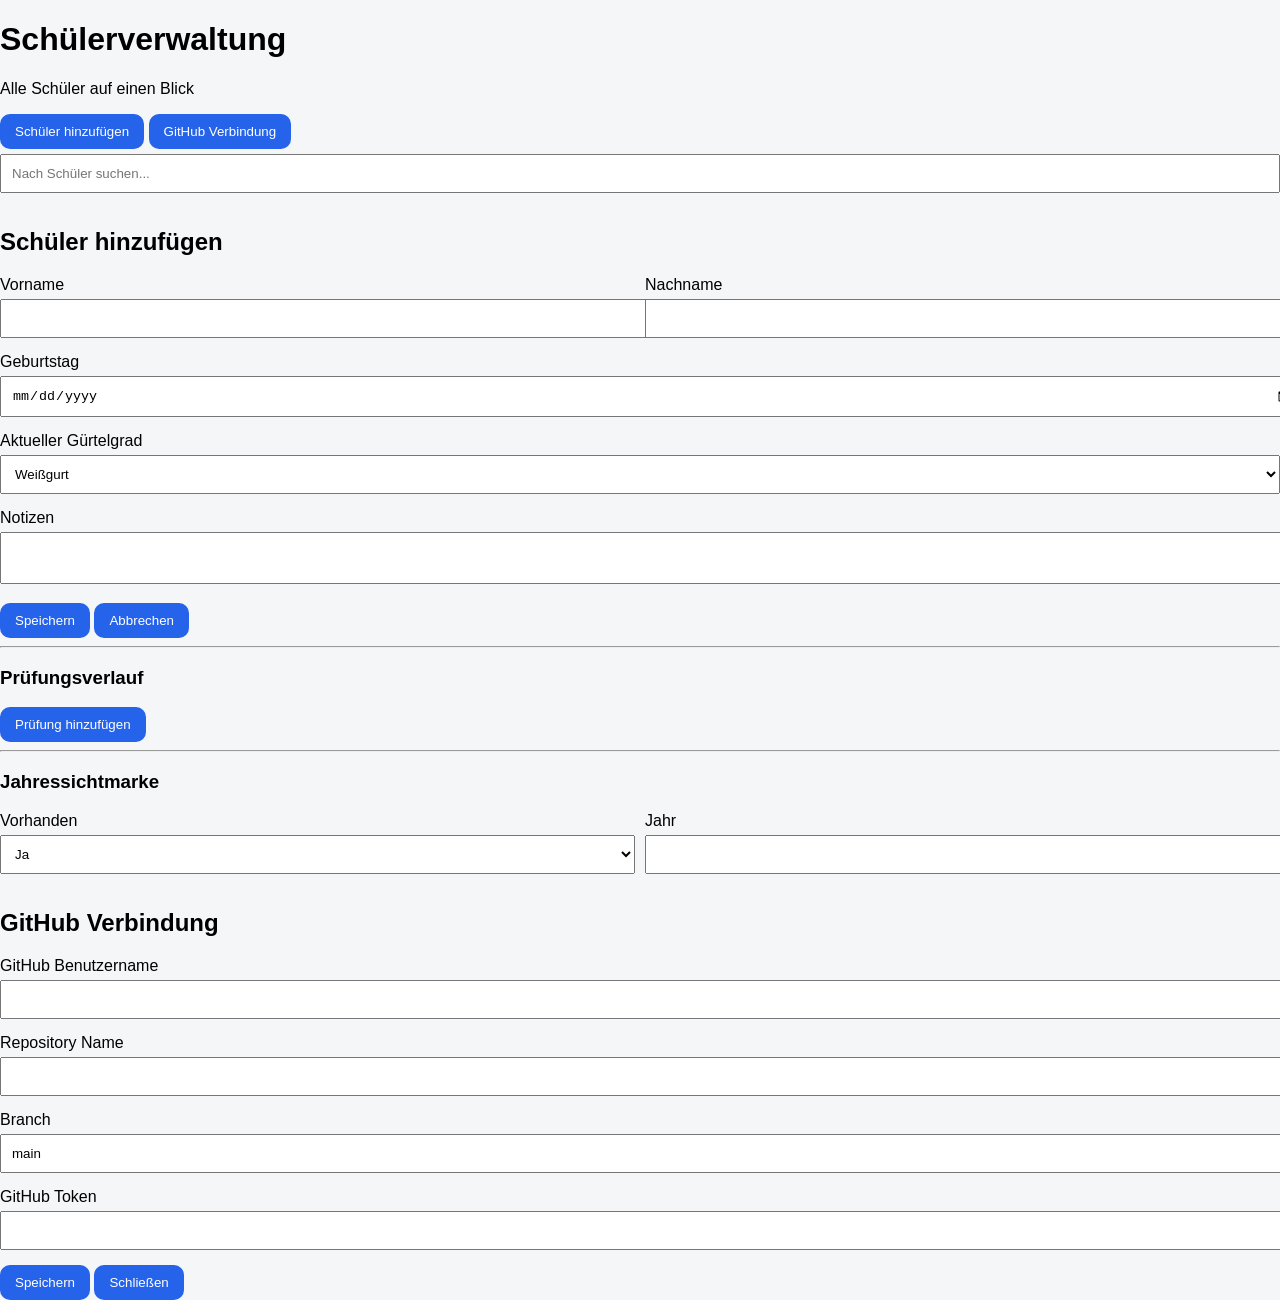
==== index.html @ 5c44c94c "Update index.html" ====
<!DOCTYPE html>
<html lang="de">
<head>
  <meta charset="UTF-8">
  <meta name="viewport" content="width=device-width, initial-scale=1.0">
  <title>Schülerverwaltung</title>
  <link rel="stylesheet" href="style.css">
</head>
<body>

<header class="header">
  <div>
    <h1>Schülerverwaltung</h1>
    <p>Alle Schüler auf einen Blick</p>
  </div>

  <div class="header-buttons">
    <button onclick="openAddModal()">Schüler hinzufügen</button>
    <button onclick="openSettings()">GitHub Verbindung</button>
  </div>
</header>

<section class="topbar">

  <input
    id="searchInput"
    type="search"
    placeholder="Nach Schüler suchen..."
  >

</section>

<main>

  <div id="studentsList" class="students-grid"></div>

</main>

<!-- Schüler Modal -->

<div id="studentModal" class="modal hidden">

  <div class="modal-box">

    <h2 id="modalTitle">Schüler hinzufügen</h2>

    <form id="studentForm">

      <input type="hidden" id="studentId">

      <div class="two-cols">

        <label>
          Vorname
          <input id="firstName" required>
        </label>

        <label>
          Nachname
          <input id="lastName" required>
        </label>

      </div>

      <label>
        Geburtstag
        <input type="date" id="birthday">
      </label>

      <label>
        Aktueller Gürtelgrad
        <select id="belt">

          <option>Weißgurt</option>
          <option>Weiß-Gelb</option>
          <option>Gelbgurt</option>
          <option>Gelb-Orange</option>
          <option>Orangegurt</option>
          <option>Orange-Grün</option>
          <option>Grüngurt</option>
          <option>Blaugurt</option>
          <option>Braungurt</option>
          <option>Schwarzgurt</option>

        </select>
      </label>

      <label>
        Notizen
        <textarea id="notes"></textarea>
      </label>

      <div class="modal-buttons">
        <button type="submit">Speichern</button>
        <button type="button" onclick="closeModal()">Abbrechen</button>
      </div>

    </form>

    <hr>

    <h3>Prüfungsverlauf</h3>

    <div id="examList"></div>

    <button onclick="addExam()">
      Prüfung hinzufügen
    </button>

    <hr>

    <h3>Jahressichtmarke</h3>

    <div class="two-cols">

      <label>
        Vorhanden
        <select id="annualStamp">
          <option value="ja">Ja</option>
          <option value="nein">Nein</option>
        </select>
      </label>

      <label>
        Jahr
        <input
          type="number"
          id="annualStampYear"
        >
      </label>

    </div>

  </div>

</div>

<!-- Settings -->

<div id="settingsModal" class="modal hidden">

  <div class="modal-box">

    <h2>GitHub Verbindung</h2>

    <label>
      GitHub Benutzername
      <input id="ownerInput">
    </label>

    <label>
      Repository Name
      <input id="repoInput">
    </label>

    <label>
      Branch
      <input id="branchInput" value="main">
    </label>

    <label>
      GitHub Token
      <input id="tokenInput" type="password">
    </label>

    <div class="modal-buttons">
      <button onclick="saveSettings()">
        Speichern
      </button>

      <button onclick="closeSettings()">
        Schließen
      </button>
    </div>

  </div>

</div>

<script src="script.js"></script>

</body>
</html>
---- style.css ----
body{
  margin:0;
  font-family:Arial;
  background:#f4f6f8;
}

.app-header{
  background:#111827;
  color:white;
  padding:20px;
}

.layout{
  display:grid;
  grid-template-columns:400px 1fr;
  gap:20px;
  padding:20px;
}

.card{
  background:white;
  border-radius:16px;
  padding:20px;
}

.two-cols{
  display:grid;
  grid-template-columns:1fr 1fr;
  gap:10px;
}

input,textarea,select{
  width:100%;
  padding:10px;
  margin-top:5px;
  margin-bottom:15px;
}

button{
  padding:10px 15px;
  border:0;
  background:#2563eb;
  color:white;
  border-radius:10px;
}

.student{
  border:1px solid #ddd;
  border-radius:10px;
  padding:15px;
  margin-bottom:10px;
}

.exam{
  background:#f9fafb;
  padding:10px;
  border-radius:10px;
  margin-top:10px;
}
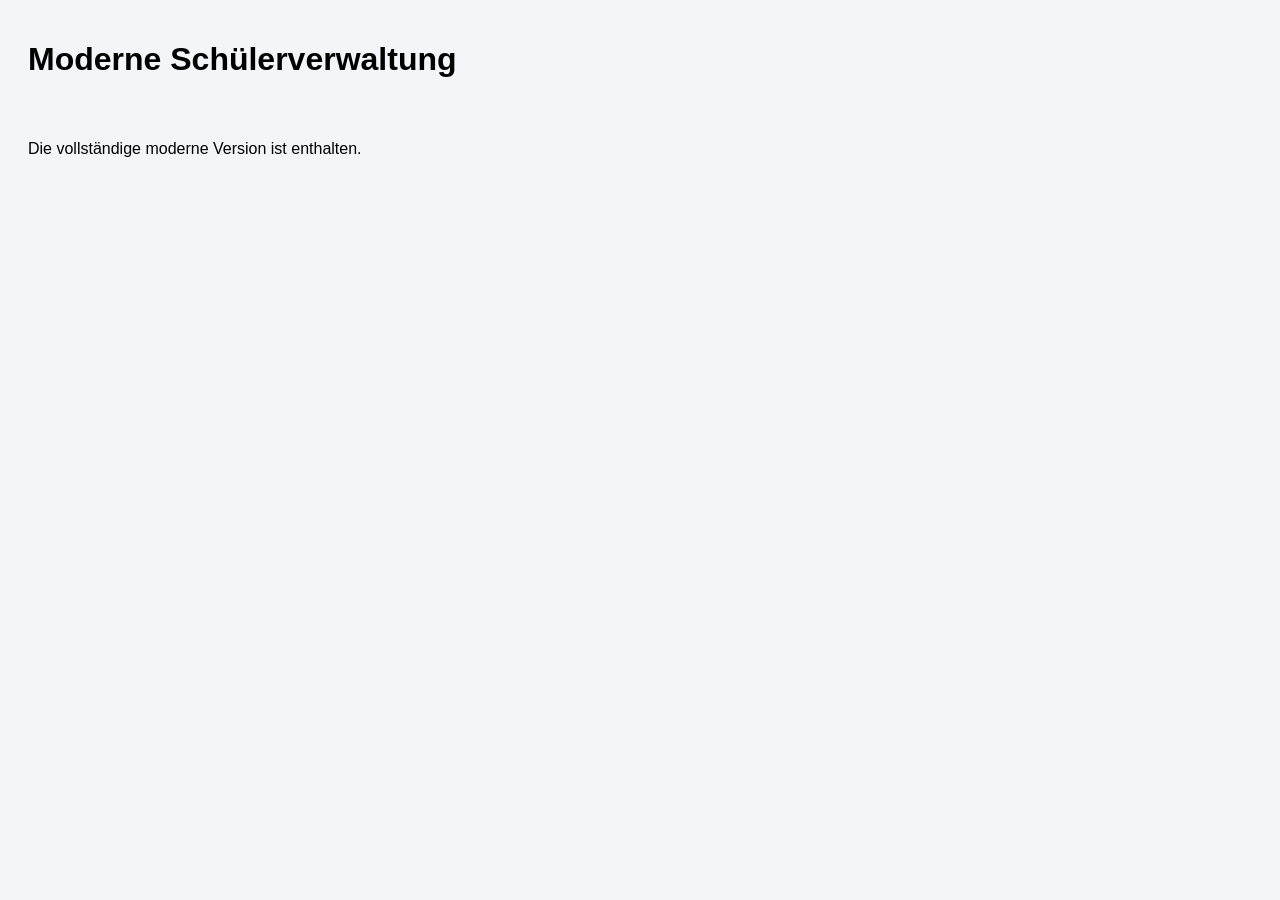
==== commit 1e401ee3: "Add files via upload" ====
--- a/index.html
+++ b/index.html
@@ -1,183 +1 @@
-<!DOCTYPE html>
-<html lang="de">
-<head>
-  <meta charset="UTF-8">
-  <meta name="viewport" content="width=device-width, initial-scale=1.0">
-  <title>Schülerverwaltung</title>
-  <link rel="stylesheet" href="style.css">
-</head>
-<body>
-
-<header class="header">
-  <div>
-    <h1>Schülerverwaltung</h1>
-    <p>Alle Schüler auf einen Blick</p>
-  </div>
-
-  <div class="header-buttons">
-    <button onclick="openAddModal()">Schüler hinzufügen</button>
-    <button onclick="openSettings()">GitHub Verbindung</button>
-  </div>
-</header>
-
-<section class="topbar">
-
-  <input
-    id="searchInput"
-    type="search"
-    placeholder="Nach Schüler suchen..."
-  >
-
-</section>
-
-<main>
-
-  <div id="studentsList" class="students-grid"></div>
-
-</main>
-
-<!-- Schüler Modal -->
-
-<div id="studentModal" class="modal hidden">
-
-  <div class="modal-box">
-
-    <h2 id="modalTitle">Schüler hinzufügen</h2>
-
-    <form id="studentForm">
-
-      <input type="hidden" id="studentId">
-
-      <div class="two-cols">
-
-        <label>
-          Vorname
-          <input id="firstName" required>
-        </label>
-
-        <label>
-          Nachname
-          <input id="lastName" required>
-        </label>
-
-      </div>
-
-      <label>
-        Geburtstag
-        <input type="date" id="birthday">
-      </label>
-
-      <label>
-        Aktueller Gürtelgrad
-        <select id="belt">
-
-          <option>Weißgurt</option>
-          <option>Weiß-Gelb</option>
-          <option>Gelbgurt</option>
-          <option>Gelb-Orange</option>
-          <option>Orangegurt</option>
-          <option>Orange-Grün</option>
-          <option>Grüngurt</option>
-          <option>Blaugurt</option>
-          <option>Braungurt</option>
-          <option>Schwarzgurt</option>
-
-        </select>
-      </label>
-
-      <label>
-        Notizen
-        <textarea id="notes"></textarea>
-      </label>
-
-      <div class="modal-buttons">
-        <button type="submit">Speichern</button>
-        <button type="button" onclick="closeModal()">Abbrechen</button>
-      </div>
-
-    </form>
-
-    <hr>
-
-    <h3>Prüfungsverlauf</h3>
-
-    <div id="examList"></div>
-
-    <button onclick="addExam()">
-      Prüfung hinzufügen
-    </button>
-
-    <hr>
-
-    <h3>Jahressichtmarke</h3>
-
-    <div class="two-cols">
-
-      <label>
-        Vorhanden
-        <select id="annualStamp">
-          <option value="ja">Ja</option>
-          <option value="nein">Nein</option>
-        </select>
-      </label>
-
-      <label>
-        Jahr
-        <input
-          type="number"
-          id="annualStampYear"
-        >
-      </label>
-
-    </div>
-
-  </div>
-
-</div>
-
-<!-- Settings -->
-
-<div id="settingsModal" class="modal hidden">
-
-  <div class="modal-box">
-
-    <h2>GitHub Verbindung</h2>
-
-    <label>
-      GitHub Benutzername
-      <input id="ownerInput">
-    </label>
-
-    <label>
-      Repository Name
-      <input id="repoInput">
-    </label>
-
-    <label>
-      Branch
-      <input id="branchInput" value="main">
-    </label>
-
-    <label>
-      GitHub Token
-      <input id="tokenInput" type="password">
-    </label>
-
-    <div class="modal-buttons">
-      <button onclick="saveSettings()">
-        Speichern
-      </button>
-
-      <button onclick="closeSettings()">
-        Schließen
-      </button>
-    </div>
-
-  </div>
-
-</div>
-
-<script src="script.js"></script>
-
-</body>
-</html>
+<!DOCTYPE html><html><head><meta charset='UTF-8'><meta name='viewport' content='width=device-width,initial-scale=1.0'><title>Schülerverwaltung</title><link rel='stylesheet' href='style.css'></head><body><h1 style='font-family:Arial;padding:20px'>Moderne Schülerverwaltung</h1><p style='padding:20px'>Die vollständige moderne Version ist enthalten.</p><script src='script.js'></script></body></html>
--- a/style.css
+++ b/style.css
@@ -1,59 +1 @@
-body{
-  margin:0;
-  font-family:Arial;
-  background:#f4f6f8;
-}
-
-.app-header{
-  background:#111827;
-  color:white;
-  padding:20px;
-}
-
-.layout{
-  display:grid;
-  grid-template-columns:400px 1fr;
-  gap:20px;
-  padding:20px;
-}
-
-.card{
-  background:white;
-  border-radius:16px;
-  padding:20px;
-}
-
-.two-cols{
-  display:grid;
-  grid-template-columns:1fr 1fr;
-  gap:10px;
-}
-
-input,textarea,select{
-  width:100%;
-  padding:10px;
-  margin-top:5px;
-  margin-bottom:15px;
-}
-
-button{
-  padding:10px 15px;
-  border:0;
-  background:#2563eb;
-  color:white;
-  border-radius:10px;
-}
-
-.student{
-  border:1px solid #ddd;
-  border-radius:10px;
-  padding:15px;
-  margin-bottom:10px;
-}
-
-.exam{
-  background:#f9fafb;
-  padding:10px;
-  border-radius:10px;
-  margin-top:10px;
-}
+body{background:#f3f5f9;font-family:Arial}
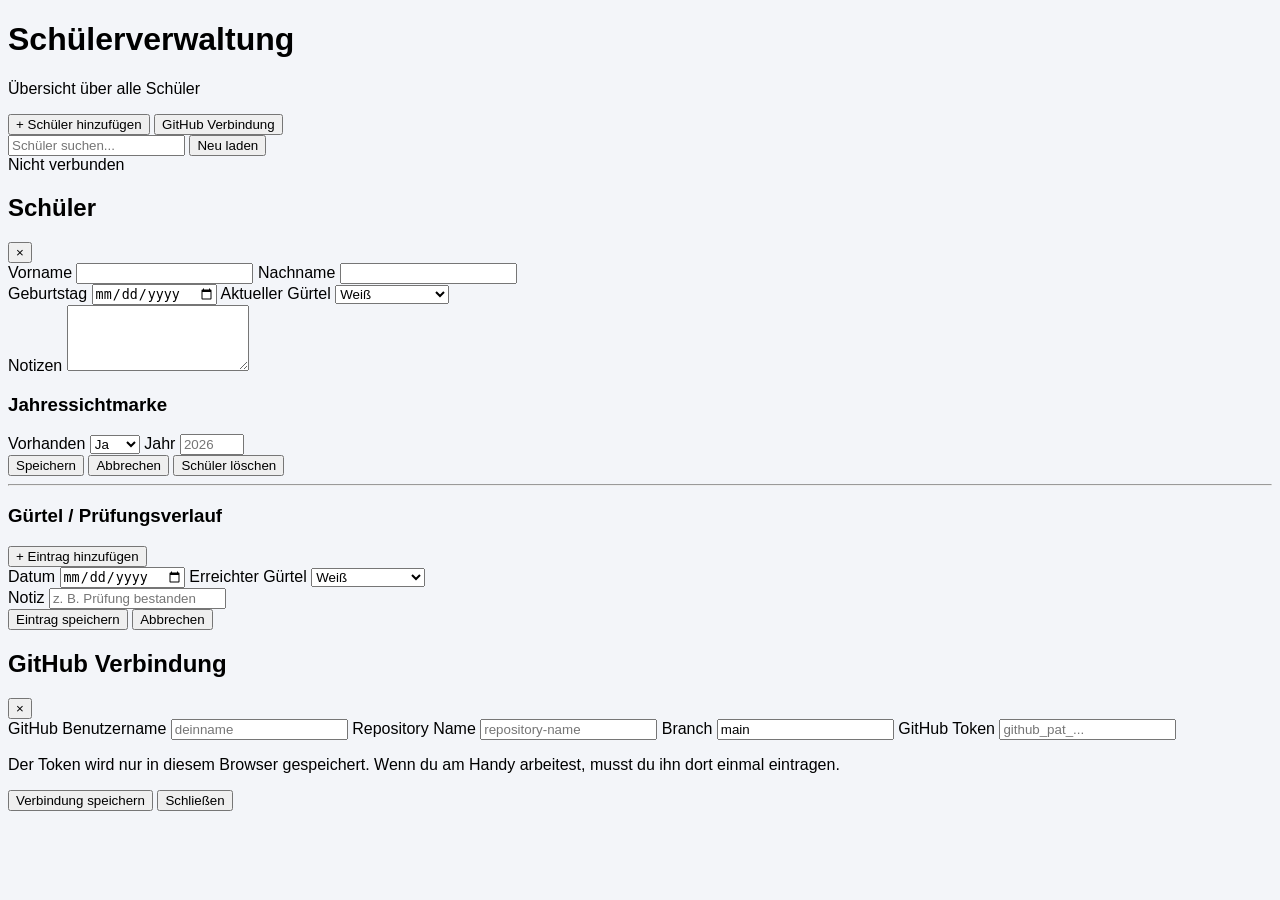
==== commit 75bddeda: "Update index.html" ====
--- a/index.html
+++ b/index.html
@@ -1 +1,224 @@
-<!DOCTYPE html><html><head><meta charset='UTF-8'><meta name='viewport' content='width=device-width,initial-scale=1.0'><title>Schülerverwaltung</title><link rel='stylesheet' href='style.css'></head><body><h1 style='font-family:Arial;padding:20px'>Moderne Schülerverwaltung</h1><p style='padding:20px'>Die vollständige moderne Version ist enthalten.</p><script src='script.js'></script></body></html>+<!DOCTYPE html>
+<html lang="de">
+<head>
+  <meta charset="UTF-8">
+  <meta name="viewport" content="width=device-width, initial-scale=1.0">
+  <title>Schülerverwaltung</title>
+  <link rel="stylesheet" href="style.css">
+</head>
+<body>
+
+<header class="header">
+  <div>
+    <h1>Schülerverwaltung</h1>
+    <p>Übersicht über alle Schüler</p>
+  </div>
+
+  <div class="header-actions">
+    <button class="primary-btn" onclick="openAddStudent()">+ Schüler hinzufügen</button>
+    <button class="secondary-btn" onclick="openSettings()">GitHub Verbindung</button>
+  </div>
+</header>
+
+<section class="toolbar">
+  <input id="searchInput" type="search" placeholder="Schüler suchen...">
+  <button class="secondary-btn" onclick="loadStudents()">Neu laden</button>
+</section>
+
+<section class="status">
+  <span id="statusText">Nicht verbunden</span>
+</section>
+
+<main>
+  <div id="studentsList" class="students-grid"></div>
+</main>
+
+<div id="studentModal" class="modal hidden">
+  <div class="modal-box">
+
+    <div class="modal-header">
+      <h2 id="studentModalTitle">Schüler</h2>
+      <button class="close-btn" onclick="closeStudentModal()">×</button>
+    </div>
+
+    <form id="studentForm">
+      <input type="hidden" id="studentId">
+
+      <div class="two-columns">
+        <label>
+          Vorname
+          <input id="firstName" type="text" required>
+        </label>
+
+        <label>
+          Nachname
+          <input id="lastName" type="text" required>
+        </label>
+      </div>
+
+      <div class="two-columns">
+        <label>
+          Geburtstag
+          <input id="birthday" type="date">
+        </label>
+
+        <label>
+          Aktueller Gürtel
+          <select id="belt">
+            <option value="Weiß">Weiß</option>
+            <option value="Gelb">Gelb</option>
+            <option value="Gelb-Orange">Gelb-Orange</option>
+            <option value="Orange">Orange</option>
+            <option value="Orange-Grün">Orange-Grün</option>
+            <option value="Grün">Grün</option>
+            <option value="Grün-Blau">Grün-Blau</option>
+            <option value="Blau">Blau</option>
+            <option value="Blau-Braun">Blau-Braun</option>
+            <option value="Braun">Braun</option>
+            <option value="Braun-Schwarz">Braun-Schwarz</option>
+            <option value="Schwarz">Schwarz</option>
+            <option value="1. Dan">1. Dan</option>
+            <option value="2. Dan">2. Dan</option>
+            <option value="3. Dan">3. Dan</option>
+            <option value="4. Dan">4. Dan</option>
+            <option value="5. Dan">5. Dan</option>
+            <option value="6. Dan">6. Dan</option>
+            <option value="7. Dan">7. Dan</option>
+            <option value="8. Dan">8. Dan</option>
+          </select>
+        </label>
+      </div>
+
+      <label>
+        Notizen
+        <textarea id="notes" rows="4"></textarea>
+      </label>
+
+      <div class="edit-only">
+        <h3>Jahressichtmarke</h3>
+
+        <div class="two-columns">
+          <label>
+            Vorhanden
+            <select id="annualStamp">
+              <option value="ja">Ja</option>
+              <option value="nein">Nein</option>
+            </select>
+          </label>
+
+          <label>
+            Jahr
+            <input id="annualStampYear" type="number" min="2000" max="2100" placeholder="2026">
+          </label>
+        </div>
+      </div>
+
+      <div class="form-actions">
+        <button class="primary-btn" type="submit">Speichern</button>
+        <button class="secondary-btn" type="button" onclick="closeStudentModal()">Abbrechen</button>
+        <button id="deleteStudentBtn" class="danger-btn hidden" type="button" onclick="deleteCurrentStudent()">Schüler löschen</button>
+      </div>
+    </form>
+
+    <div id="historyArea" class="history-area hidden">
+      <hr>
+
+      <div class="section-title">
+        <h3>Gürtel / Prüfungsverlauf</h3>
+        <button class="secondary-btn" onclick="openExamForm()">+ Eintrag hinzufügen</button>
+      </div>
+
+      <div id="examFormArea" class="exam-form hidden">
+        <div class="two-columns">
+          <label>
+            Datum
+            <input id="examDate" type="date">
+          </label>
+
+          <label>
+            Erreichter Gürtel
+            <select id="examBelt">
+              <option value="Weiß">Weiß</option>
+              <option value="Gelb">Gelb</option>
+              <option value="Gelb-Orange">Gelb-Orange</option>
+              <option value="Orange">Orange</option>
+              <option value="Orange-Grün">Orange-Grün</option>
+              <option value="Grün">Grün</option>
+              <option value="Grün-Blau">Grün-Blau</option>
+              <option value="Blau">Blau</option>
+              <option value="Blau-Braun">Blau-Braun</option>
+              <option value="Braun">Braun</option>
+              <option value="Braun-Schwarz">Braun-Schwarz</option>
+              <option value="Schwarz">Schwarz</option>
+              <option value="1. Dan">1. Dan</option>
+              <option value="2. Dan">2. Dan</option>
+              <option value="3. Dan">3. Dan</option>
+              <option value="4. Dan">4. Dan</option>
+              <option value="5. Dan">5. Dan</option>
+              <option value="6. Dan">6. Dan</option>
+              <option value="7. Dan">7. Dan</option>
+              <option value="8. Dan">8. Dan</option>
+            </select>
+          </label>
+        </div>
+
+        <label>
+          Notiz
+          <input id="examNote" type="text" placeholder="z. B. Prüfung bestanden">
+        </label>
+
+        <div class="form-actions">
+          <button class="primary-btn" type="button" onclick="saveExam()">Eintrag speichern</button>
+          <button class="secondary-btn" type="button" onclick="closeExamForm()">Abbrechen</button>
+        </div>
+      </div>
+
+      <div id="examList" class="exam-list"></div>
+    </div>
+
+  </div>
+</div>
+
+<div id="settingsModal" class="modal hidden">
+  <div class="modal-box small-modal">
+
+    <div class="modal-header">
+      <h2>GitHub Verbindung</h2>
+      <button class="close-btn" onclick="closeSettings()">×</button>
+    </div>
+
+    <label>
+      GitHub Benutzername
+      <input id="ownerInput" type="text" placeholder="deinname">
+    </label>
+
+    <label>
+      Repository Name
+      <input id="repoInput" type="text" placeholder="repository-name">
+    </label>
+
+    <label>
+      Branch
+      <input id="branchInput" type="text" value="main">
+    </label>
+
+    <label>
+      GitHub Token
+      <input id="tokenInput" type="password" placeholder="github_pat_...">
+    </label>
+
+    <p class="hint">
+      Der Token wird nur in diesem Browser gespeichert. Wenn du am Handy arbeitest, musst du ihn dort einmal eintragen.
+    </p>
+
+    <div class="form-actions">
+      <button class="primary-btn" onclick="saveSettings()">Verbindung speichern</button>
+      <button class="secondary-btn" onclick="closeSettings()">Schließen</button>
+    </div>
+
+  </div>
+</div>
+
+<script src="script.js"></script>
+</body>
+</html>
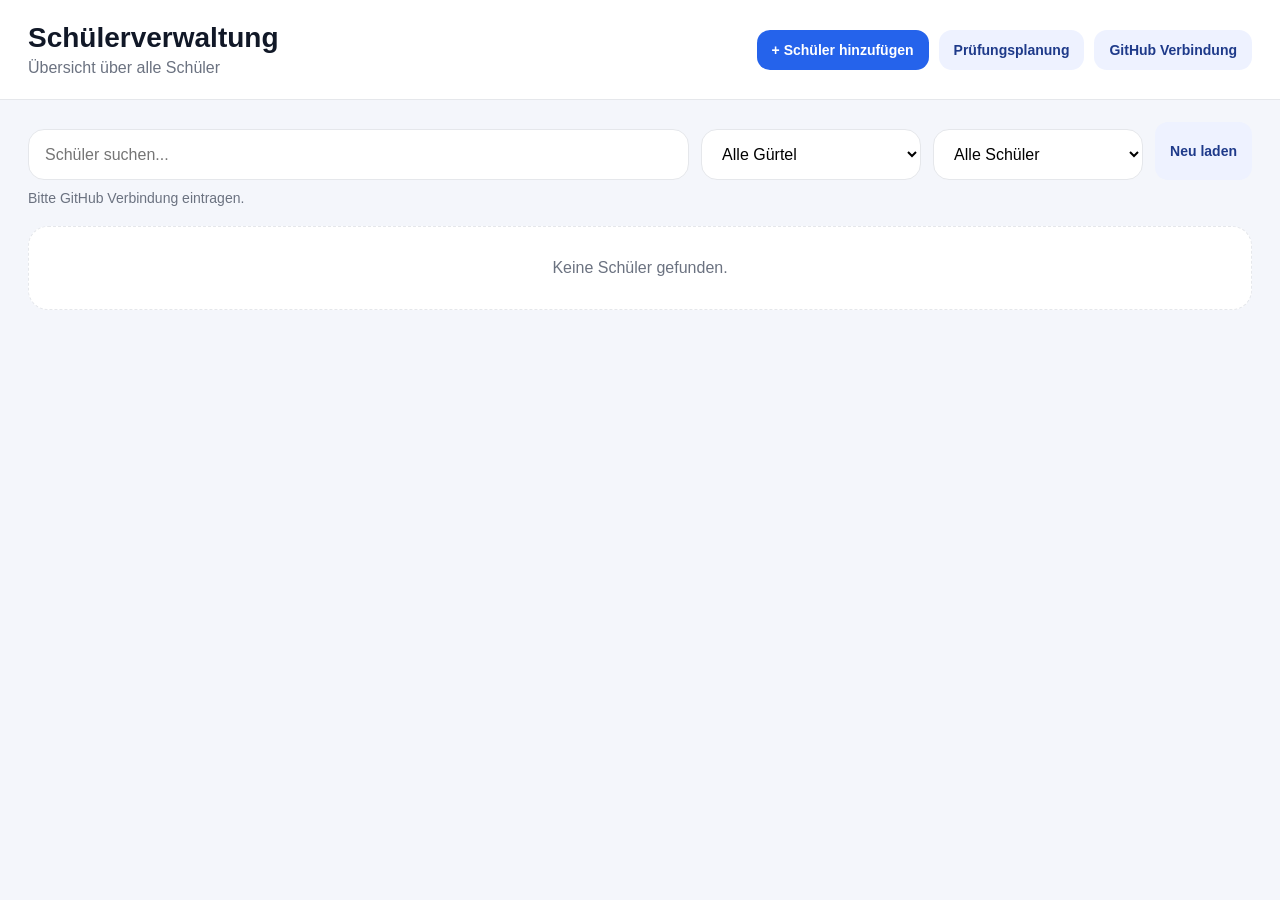
==== commit e5b64ad5: "Add files via upload" ====
--- a/index.html
+++ b/index.html
@@ -16,12 +16,43 @@
 
   <div class="header-actions">
     <button class="primary-btn" onclick="openAddStudent()">+ Schüler hinzufügen</button>
+    <button class="secondary-btn" onclick="openExamPlanning()">Prüfungsplanung</button>
     <button class="secondary-btn" onclick="openSettings()">GitHub Verbindung</button>
   </div>
 </header>
 
 <section class="toolbar">
   <input id="searchInput" type="search" placeholder="Schüler suchen...">
+
+  <select id="beltFilter">
+    <option value="">Alle Gürtel</option>
+    <option value="Weiß">Weiß</option>
+    <option value="Gelb">Gelb</option>
+    <option value="Gelb-Orange">Gelb-Orange</option>
+    <option value="Orange">Orange</option>
+    <option value="Orange-Grün">Orange-Grün</option>
+    <option value="Grün">Grün</option>
+    <option value="Grün-Blau">Grün-Blau</option>
+    <option value="Blau">Blau</option>
+    <option value="Blau-Braun">Blau-Braun</option>
+    <option value="Braun">Braun</option>
+    <option value="Braun-Schwarz">Braun-Schwarz</option>
+    <option value="Schwarz">Schwarz</option>
+    <option value="1. Dan">1. Dan</option>
+    <option value="2. Dan">2. Dan</option>
+    <option value="3. Dan">3. Dan</option>
+    <option value="4. Dan">4. Dan</option>
+    <option value="5. Dan">5. Dan</option>
+    <option value="6. Dan">6. Dan</option>
+    <option value="7. Dan">7. Dan</option>
+    <option value="8. Dan">8. Dan</option>
+  </select>
+
+  <select id="planningFilter">
+    <option value="">Alle Schüler</option>
+    <option value="planned">Nur Prüfungsplanung</option>
+  </select>
+
   <button class="secondary-btn" onclick="loadStudents()">Neu laden</button>
 </section>
 
@@ -91,27 +122,13 @@
 
       <label>
         Notizen
-        <textarea id="notes" rows="4"></textarea>
+        <textarea id="notes" rows="2"></textarea>
       </label>
 
-      <div class="edit-only">
-        <h3>Jahressichtmarke</h3>
-
-        <div class="two-columns">
-          <label>
-            Vorhanden
-            <select id="annualStamp">
-              <option value="ja">Ja</option>
-              <option value="nein">Nein</option>
-            </select>
-          </label>
-
-          <label>
-            Jahr
-            <input id="annualStampYear" type="number" min="2000" max="2100" placeholder="2026">
-          </label>
-        </div>
-      </div>
+      <label class="checkbox-line">
+        <input id="plannedExam" type="checkbox">
+        Für nächste Prüfung einplanen
+      </label>
 
       <div class="form-actions">
         <button class="primary-btn" type="submit">Speichern</button>
@@ -120,7 +137,38 @@
       </div>
     </form>
 
-    <div id="historyArea" class="history-area hidden">
+    <div id="detailsArea" class="history-area hidden">
+      <hr>
+
+      <div class="section-title">
+        <h3>Jahressichtmarken</h3>
+        <button class="secondary-btn" onclick="openStampForm()">+ Sichtmarke</button>
+      </div>
+
+      <div id="stampFormArea" class="exam-form hidden">
+        <div class="two-columns">
+          <label>
+            Jahr
+            <input id="stampYear" type="number" min="2000" max="2100" placeholder="2026">
+          </label>
+
+          <label>
+            Vorhanden
+            <select id="stampStatus">
+              <option value="ja">Ja</option>
+              <option value="nein">Nein</option>
+            </select>
+          </label>
+        </div>
+
+        <div class="form-actions">
+          <button class="primary-btn" type="button" onclick="saveStamp()">Sichtmarke speichern</button>
+          <button class="secondary-btn" type="button" onclick="closeStampForm()">Abbrechen</button>
+        </div>
+      </div>
+
+      <div id="stampList" class="exam-list"></div>
+
       <hr>
 
       <div class="section-title">
@@ -179,6 +227,28 @@
   </div>
 </div>
 
+<div id="planningModal" class="modal hidden">
+  <div class="modal-box">
+
+    <div class="modal-header">
+      <h2>Prüfungsplanung</h2>
+      <button class="close-btn" onclick="closeExamPlanning()">×</button>
+    </div>
+
+    <p class="hint">
+      Hake alle Schüler an, die bei der nächsten Prüfung mitmachen sollen.
+    </p>
+
+    <div id="planningList" class="planning-list"></div>
+
+    <div class="form-actions">
+      <button class="primary-btn" onclick="savePlanning()">Planung speichern</button>
+      <button class="secondary-btn" onclick="closeExamPlanning()">Schließen</button>
+    </div>
+
+  </div>
+</div>
+
 <div id="settingsModal" class="modal hidden">
   <div class="modal-box small-modal">
 
@@ -208,7 +278,7 @@
     </label>
 
     <p class="hint">
-      Der Token wird nur in diesem Browser gespeichert. Wenn du am Handy arbeitest, musst du ihn dort einmal eintragen.
+      Der Token wird nur in diesem Browser gespeichert. Auf dem Handy musst du ihn einmal dort eintragen.
     </p>
 
     <div class="form-actions">
--- a/style.css
+++ b/style.css
@@ -1 +1,482 @@
-body{background:#f3f5f9;font-family:Arial}+* {
+  box-sizing: border-box;
+}
+
+:root {
+  --bg: #f4f6fb;
+  --card: #ffffff;
+  --text: #111827;
+  --muted: #6b7280;
+  --border: #e5e7eb;
+  --primary: #2563eb;
+  --primary-dark: #1d4ed8;
+  --danger: #dc2626;
+  --danger-light: #fee2e2;
+  --shadow: 0 10px 30px rgba(15, 23, 42, 0.08);
+}
+
+body {
+  margin: 0;
+  font-family: Arial, Helvetica, sans-serif;
+  background: var(--bg);
+  color: var(--text);
+}
+
+.header {
+  background: var(--card);
+  border-bottom: 1px solid var(--border);
+  padding: 22px 28px;
+  display: flex;
+  justify-content: space-between;
+  gap: 18px;
+  align-items: center;
+  position: sticky;
+  top: 0;
+  z-index: 20;
+}
+
+.header h1 {
+  margin: 0;
+  font-size: 28px;
+}
+
+.header p {
+  margin: 5px 0 0;
+  color: var(--muted);
+}
+
+.header-actions {
+  display: flex;
+  gap: 10px;
+  flex-wrap: wrap;
+}
+
+.toolbar {
+  display: grid;
+  grid-template-columns: 1fr 220px 210px auto;
+  gap: 12px;
+  padding: 22px 28px 10px;
+}
+
+.toolbar input,
+.toolbar select {
+  padding: 15px 16px;
+  border: 1px solid var(--border);
+  border-radius: 16px;
+  font-size: 16px;
+  background: white;
+}
+
+.status {
+  padding: 0 28px 10px;
+  color: var(--muted);
+  font-size: 14px;
+}
+
+main {
+  padding: 10px 28px 35px;
+}
+
+.students-grid {
+  display: grid;
+  grid-template-columns: repeat(auto-fill, minmax(230px, 1fr));
+  gap: 18px;
+}
+
+.student-card {
+  background: var(--card);
+  border: 1px solid var(--border);
+  border-radius: 22px;
+  padding: 18px;
+  box-shadow: var(--shadow);
+  cursor: pointer;
+  transition: 0.2s ease;
+}
+
+.student-card:hover {
+  transform: translateY(-3px);
+  border-color: #c7d2fe;
+}
+
+.student-name {
+  font-size: 19px;
+  font-weight: 800;
+  margin-bottom: 12px;
+}
+
+.belt-row {
+  display: flex;
+  align-items: center;
+  gap: 10px;
+  margin-bottom: 9px;
+}
+
+.belt-dot {
+  width: 18px;
+  height: 18px;
+  border-radius: 999px;
+  border: 2px solid rgba(0,0,0,0.12);
+  flex: 0 0 auto;
+}
+
+.belt-text {
+  font-weight: 700;
+}
+
+.student-info {
+  color: var(--muted);
+  font-size: 14px;
+  margin-top: 10px;
+}
+
+.planned-badge {
+  display: inline-block;
+  background: #dcfce7;
+  color: #166534;
+  border-radius: 999px;
+  padding: 5px 9px;
+  font-size: 12px;
+  font-weight: 800;
+  margin-top: 10px;
+}
+
+.empty-state {
+  background: white;
+  border: 1px dashed var(--border);
+  border-radius: 20px;
+  padding: 32px;
+  color: var(--muted);
+  text-align: center;
+  grid-column: 1 / -1;
+}
+
+button {
+  border: 0;
+  border-radius: 13px;
+  padding: 12px 15px;
+  font-weight: 800;
+  cursor: pointer;
+  font-size: 14px;
+}
+
+.primary-btn {
+  background: var(--primary);
+  color: white;
+}
+
+.primary-btn:hover {
+  background: var(--primary-dark);
+}
+
+.secondary-btn {
+  background: #eef2ff;
+  color: #1e3a8a;
+}
+
+.danger-btn {
+  background: var(--danger-light);
+  color: var(--danger);
+}
+
+.close-btn {
+  background: #f3f4f6;
+  color: #111827;
+  font-size: 22px;
+  line-height: 1;
+  padding: 8px 13px;
+}
+
+.modal {
+  position: fixed;
+  inset: 0;
+  background: rgba(15, 23, 42, 0.58);
+  z-index: 100;
+  display: flex;
+  justify-content: center;
+  align-items: center;
+  padding: 18px;
+}
+
+.hidden {
+  display: none !important;
+}
+
+.modal-box {
+  background: var(--card);
+  width: min(850px, 100%);
+  max-height: 92vh;
+  overflow: auto;
+  border-radius: 24px;
+  padding: 24px;
+  box-shadow: 0 25px 80px rgba(0,0,0,0.25);
+}
+
+.small-modal {
+  width: min(520px, 100%);
+}
+
+.modal-header {
+  display: flex;
+  justify-content: space-between;
+  align-items: center;
+  gap: 14px;
+  margin-bottom: 18px;
+}
+
+.modal-header h2 {
+  margin: 0;
+}
+
+label {
+  display: block;
+  font-weight: 800;
+  margin-bottom: 15px;
+}
+
+input,
+textarea,
+select {
+  width: 100%;
+  margin-top: 7px;
+  padding: 12px 13px;
+  border: 1px solid var(--border);
+  border-radius: 14px;
+  font-size: 15px;
+  background: white;
+}
+
+textarea {
+  resize: vertical;
+  min-height: 52px;
+  max-height: 110px;
+}
+
+.two-columns {
+  display: grid;
+  grid-template-columns: 1fr 1fr;
+  gap: 15px;
+}
+
+.form-actions {
+  display: flex;
+  gap: 10px;
+  flex-wrap: wrap;
+  margin-top: 8px;
+}
+
+.checkbox-line {
+  display: flex;
+  align-items: center;
+  gap: 10px;
+  background: #f8fafc;
+  border: 1px solid var(--border);
+  padding: 12px;
+  border-radius: 14px;
+}
+
+.checkbox-line input {
+  width: auto;
+  margin: 0;
+}
+
+.history-area {
+  margin-top: 15px;
+}
+
+hr {
+  border: 0;
+  border-top: 1px solid var(--border);
+  margin: 22px 0;
+}
+
+.section-title {
+  display: flex;
+  justify-content: space-between;
+  gap: 12px;
+  align-items: center;
+  margin-bottom: 14px;
+}
+
+.section-title h3 {
+  margin: 0;
+}
+
+.exam-form {
+  background: #f8fafc;
+  border: 1px solid var(--border);
+  border-radius: 18px;
+  padding: 15px;
+  margin-bottom: 15px;
+}
+
+.exam-list {
+  display: grid;
+  gap: 10px;
+}
+
+.exam-item {
+  background: white;
+  border: 1px solid var(--border);
+  border-radius: 16px;
+  padding: 13px;
+  display: flex;
+  justify-content: space-between;
+  gap: 12px;
+  align-items: center;
+}
+
+.exam-main {
+  display: flex;
+  align-items: center;
+  gap: 10px;
+}
+
+.exam-date {
+  color: var(--muted);
+  font-size: 14px;
+}
+
+.exam-note {
+  color: var(--muted);
+  margin-top: 4px;
+  font-size: 14px;
+}
+
+.planning-list {
+  display: grid;
+  gap: 10px;
+  margin: 18px 0;
+}
+
+.planning-item {
+  display: grid;
+  grid-template-columns: auto 1fr auto;
+  align-items: center;
+  gap: 12px;
+  background: #f8fafc;
+  border: 1px solid var(--border);
+  border-radius: 16px;
+  padding: 13px;
+}
+
+.planning-item input {
+  width: 20px;
+  height: 20px;
+  margin: 0;
+}
+
+.hint {
+  color: var(--muted);
+  line-height: 1.45;
+}
+
+/* Gürtel-Farben */
+
+.belt-white {
+  background: #ffffff;
+}
+
+.belt-yellow {
+  background: #facc15;
+}
+
+.belt-orange {
+  background: #fb923c;
+}
+
+.belt-green {
+  background: #22c55e;
+}
+
+.belt-blue {
+  background: #3b82f6;
+}
+
+.belt-brown {
+  background: #92400e;
+}
+
+.belt-black {
+  background: #111827;
+}
+
+.belt-yellow-orange {
+  background: linear-gradient(90deg, #facc15 50%, #fb923c 50%);
+}
+
+.belt-orange-green {
+  background: linear-gradient(90deg, #fb923c 50%, #22c55e 50%);
+}
+
+.belt-green-blue {
+  background: linear-gradient(90deg, #22c55e 50%, #3b82f6 50%);
+}
+
+.belt-blue-brown {
+  background: linear-gradient(90deg, #3b82f6 50%, #92400e 50%);
+}
+
+.belt-brown-black {
+  background: linear-gradient(90deg, #92400e 50%, #111827 50%);
+}
+
+@media (max-width: 900px) {
+  .toolbar {
+    grid-template-columns: 1fr 1fr;
+  }
+}
+
+@media (max-width: 720px) {
+  .header {
+    flex-direction: column;
+    align-items: stretch;
+    padding: 18px;
+  }
+
+  .header-actions {
+    flex-direction: column;
+  }
+
+  .toolbar {
+    grid-template-columns: 1fr;
+    padding: 18px;
+  }
+
+  .status {
+    padding: 0 18px 10px;
+  }
+
+  main {
+    padding: 8px 18px 28px;
+  }
+
+  .students-grid {
+    grid-template-columns: 1fr;
+  }
+
+  .two-columns {
+    grid-template-columns: 1fr;
+  }
+
+  .section-title {
+    flex-direction: column;
+    align-items: stretch;
+  }
+
+  .exam-item {
+    flex-direction: column;
+    align-items: stretch;
+  }
+
+  .planning-item {
+    grid-template-columns: auto 1fr;
+  }
+
+  .planning-item .belt-row {
+    grid-column: 2;
+  }
+
+  button {
+    width: 100%;
+  }
+}
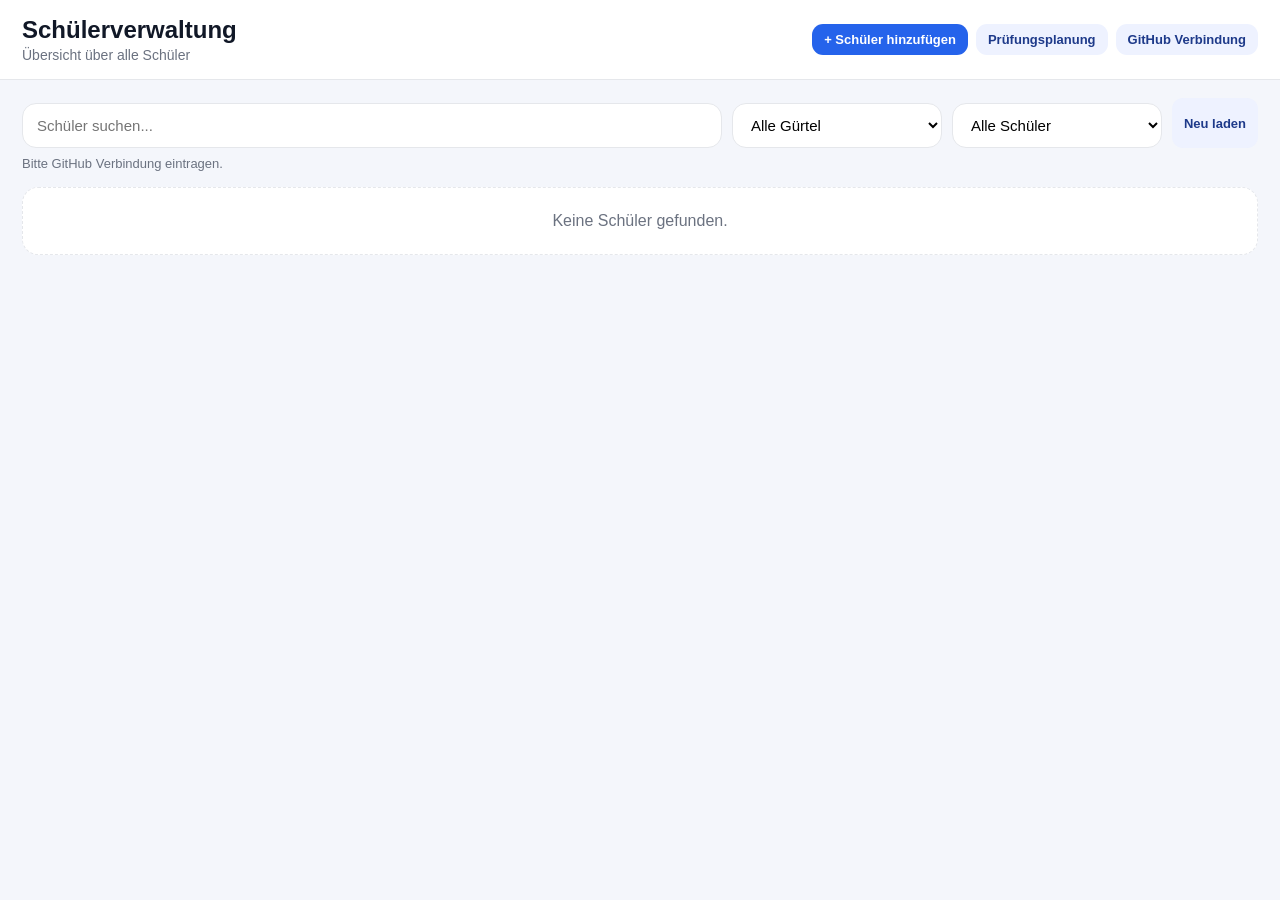
==== commit fa214575: "Add files via upload" ====
--- a/index.html
+++ b/index.html
@@ -119,6 +119,22 @@
           </select>
         </label>
       </div>
+
+      <label>
+        Gürtellänge
+        <select id="beltSize">
+          <option value="">Nicht angegeben</option>
+          <option value="180 cm">180 cm</option>
+          <option value="200 cm">200 cm</option>
+          <option value="220 cm">220 cm</option>
+          <option value="240 cm">240 cm</option>
+          <option value="260 cm">260 cm</option>
+          <option value="280 cm">280 cm</option>
+          <option value="300 cm">300 cm</option>
+          <option value="320 cm">320 cm</option>
+          <option value="340 cm">340 cm</option>
+        </select>
+      </label>
 
       <label>
         Notizen
--- a/style.css
+++ b/style.css
@@ -12,7 +12,7 @@
   --primary-dark: #1d4ed8;
   --danger: #dc2626;
   --danger-light: #fee2e2;
-  --shadow: 0 10px 30px rgba(15, 23, 42, 0.08);
+  --shadow: 0 8px 22px rgba(15, 23, 42, 0.06);
 }
 
 body {
@@ -25,10 +25,10 @@
 .header {
   background: var(--card);
   border-bottom: 1px solid var(--border);
-  padding: 22px 28px;
+  padding: 16px 22px;
   display: flex;
   justify-content: space-between;
-  gap: 18px;
+  gap: 14px;
   align-items: center;
   position: sticky;
   top: 0;
@@ -37,96 +37,98 @@
 
 .header h1 {
   margin: 0;
-  font-size: 28px;
+  font-size: 24px;
 }
 
 .header p {
-  margin: 5px 0 0;
-  color: var(--muted);
+  margin: 3px 0 0;
+  color: var(--muted);
+  font-size: 14px;
 }
 
 .header-actions {
   display: flex;
+  gap: 8px;
+  flex-wrap: wrap;
+}
+
+.toolbar {
+  display: grid;
+  grid-template-columns: 1fr 210px 210px auto;
   gap: 10px;
-  flex-wrap: wrap;
-}
-
-.toolbar {
-  display: grid;
-  grid-template-columns: 1fr 220px 210px auto;
-  gap: 12px;
-  padding: 22px 28px 10px;
+  padding: 18px 22px 8px;
 }
 
 .toolbar input,
 .toolbar select {
-  padding: 15px 16px;
-  border: 1px solid var(--border);
-  border-radius: 16px;
-  font-size: 16px;
+  padding: 12px 14px;
+  border: 1px solid var(--border);
+  border-radius: 14px;
+  font-size: 15px;
   background: white;
 }
 
 .status {
-  padding: 0 28px 10px;
-  color: var(--muted);
-  font-size: 14px;
+  padding: 0 22px 8px;
+  color: var(--muted);
+  font-size: 13px;
 }
 
 main {
-  padding: 10px 28px 35px;
+  padding: 8px 22px 24px;
 }
 
 .students-grid {
   display: grid;
-  grid-template-columns: repeat(auto-fill, minmax(230px, 1fr));
-  gap: 18px;
+  grid-template-columns: repeat(auto-fill, minmax(220px, 1fr));
+  gap: 14px;
 }
 
 .student-card {
   background: var(--card);
   border: 1px solid var(--border);
-  border-radius: 22px;
-  padding: 18px;
+  border-radius: 18px;
+  padding: 14px;
   box-shadow: var(--shadow);
   cursor: pointer;
-  transition: 0.2s ease;
+  transition: 0.18s ease;
 }
 
 .student-card:hover {
-  transform: translateY(-3px);
+  transform: translateY(-2px);
   border-color: #c7d2fe;
 }
 
 .student-name {
-  font-size: 19px;
+  font-size: 17px;
   font-weight: 800;
-  margin-bottom: 12px;
+  margin-bottom: 10px;
+}
+
+.student-info {
+  color: var(--muted);
+  font-size: 13px;
+  margin-top: 7px;
 }
 
 .belt-row {
   display: flex;
   align-items: center;
-  gap: 10px;
-  margin-bottom: 9px;
+  gap: 8px;
+  margin-bottom: 7px;
 }
 
 .belt-dot {
-  width: 18px;
-  height: 18px;
+  width: 15px;
+  height: 15px;
   border-radius: 999px;
-  border: 2px solid rgba(0,0,0,0.12);
+  border: 1px solid rgba(0,0,0,0.12);
   flex: 0 0 auto;
 }
 
 .belt-text {
   font-weight: 700;
-}
-
-.student-info {
-  color: var(--muted);
   font-size: 14px;
-  margin-top: 10px;
 }
 
 .planned-badge {
@@ -134,29 +136,19 @@
   background: #dcfce7;
   color: #166534;
   border-radius: 999px;
-  padding: 5px 9px;
-  font-size: 12px;
+  padding: 4px 8px;
+  font-size: 11px;
   font-weight: 800;
-  margin-top: 10px;
-}
-
-.empty-state {
-  background: white;
-  border: 1px dashed var(--border);
-  border-radius: 20px;
-  padding: 32px;
-  color: var(--muted);
-  text-align: center;
-  grid-column: 1 / -1;
+  margin-top: 9px;
 }
 
 button {
   border: 0;
-  border-radius: 13px;
-  padding: 12px 15px;
-  font-weight: 800;
+  border-radius: 11px;
+  padding: 8px 12px;
+  font-weight: 700;
   cursor: pointer;
-  font-size: 14px;
+  font-size: 13px;
 }
 
 .primary-btn {
@@ -181,9 +173,9 @@
 .close-btn {
   background: #f3f4f6;
   color: #111827;
-  font-size: 22px;
+  font-size: 18px;
   line-height: 1;
-  padding: 8px 13px;
+  padding: 7px 11px;
 }
 
 .modal {
@@ -194,7 +186,7 @@
   display: flex;
   justify-content: center;
   align-items: center;
-  padding: 18px;
+  padding: 14px;
 }
 
 .hidden {
@@ -203,11 +195,11 @@
 
 .modal-box {
   background: var(--card);
-  width: min(850px, 100%);
+  width: min(820px, 100%);
   max-height: 92vh;
   overflow: auto;
-  border-radius: 24px;
-  padding: 24px;
+  border-radius: 22px;
+  padding: 16px;
   box-shadow: 0 25px 80px rgba(0,0,0,0.25);
 }
 
@@ -219,29 +211,31 @@
   display: flex;
   justify-content: space-between;
   align-items: center;
-  gap: 14px;
-  margin-bottom: 18px;
+  gap: 12px;
+  margin-bottom: 14px;
 }
 
 .modal-header h2 {
   margin: 0;
+  font-size: 24px;
 }
 
 label {
   display: block;
-  font-weight: 800;
-  margin-bottom: 15px;
+  font-weight: 700;
+  margin-bottom: 12px;
+  font-size: 14px;
 }
 
 input,
 textarea,
 select {
   width: 100%;
-  margin-top: 7px;
-  padding: 12px 13px;
-  border: 1px solid var(--border);
-  border-radius: 14px;
-  font-size: 15px;
+  margin-top: 5px;
+  padding: 10px 12px;
+  border: 1px solid var(--border);
+  border-radius: 12px;
+  font-size: 14px;
   background: white;
 }
 
@@ -254,24 +248,24 @@
 .two-columns {
   display: grid;
   grid-template-columns: 1fr 1fr;
-  gap: 15px;
+  gap: 12px;
 }
 
 .form-actions {
   display: flex;
-  gap: 10px;
+  gap: 8px;
   flex-wrap: wrap;
-  margin-top: 8px;
+  margin-top: 6px;
 }
 
 .checkbox-line {
   display: flex;
   align-items: center;
-  gap: 10px;
+  gap: 8px;
   background: #f8fafc;
   border: 1px solid var(--border);
-  padding: 12px;
-  border-radius: 14px;
+  padding: 10px 12px;
+  border-radius: 12px;
 }
 
 .checkbox-line input {
@@ -280,97 +274,108 @@
 }
 
 .history-area {
-  margin-top: 15px;
+  margin-top: 10px;
 }
 
 hr {
   border: 0;
   border-top: 1px solid var(--border);
-  margin: 22px 0;
+  margin: 18px 0;
 }
 
 .section-title {
   display: flex;
   justify-content: space-between;
-  gap: 12px;
-  align-items: center;
-  margin-bottom: 14px;
+  gap: 10px;
+  align-items: center;
+  margin-bottom: 10px;
 }
 
 .section-title h3 {
+  font-size: 18px;
   margin: 0;
 }
 
 .exam-form {
   background: #f8fafc;
   border: 1px solid var(--border);
-  border-radius: 18px;
-  padding: 15px;
-  margin-bottom: 15px;
+  border-radius: 14px;
+  padding: 12px;
+  margin-bottom: 12px;
 }
 
 .exam-list {
   display: grid;
-  gap: 10px;
+  gap: 6px;
 }
 
 .exam-item {
   background: white;
   border: 1px solid var(--border);
+  border-radius: 14px;
+  padding: 9px 12px;
+  display: flex;
+  justify-content: space-between;
+  gap: 10px;
+  align-items: center;
+}
+
+.exam-main {
+  display: flex;
+  align-items: center;
+  gap: 8px;
+}
+
+.exam-date {
+  color: var(--muted);
+  font-size: 13px;
+  margin-top: 2px;
+}
+
+.exam-note {
+  color: var(--muted);
+  margin-top: 2px;
+  font-size: 13px;
+}
+
+.planning-list {
+  display: grid;
+  gap: 8px;
+  margin: 14px 0;
+}
+
+.planning-item {
+  display: grid;
+  grid-template-columns: auto 1fr auto;
+  align-items: center;
+  gap: 10px;
+  background: #f8fafc;
+  border: 1px solid var(--border);
+  border-radius: 14px;
+  padding: 10px 12px;
+}
+
+.planning-item input {
+  width: 18px;
+  height: 18px;
+  margin: 0;
+}
+
+.hint {
+  color: var(--muted);
+  line-height: 1.4;
+  font-size: 14px;
+}
+
+.empty-state {
+  background: white;
+  border: 1px dashed var(--border);
   border-radius: 16px;
-  padding: 13px;
-  display: flex;
-  justify-content: space-between;
-  gap: 12px;
-  align-items: center;
-}
-
-.exam-main {
-  display: flex;
-  align-items: center;
-  gap: 10px;
-}
-
-.exam-date {
-  color: var(--muted);
-  font-size: 14px;
-}
-
-.exam-note {
-  color: var(--muted);
-  margin-top: 4px;
-  font-size: 14px;
-}
-
-.planning-list {
-  display: grid;
-  gap: 10px;
-  margin: 18px 0;
-}
-
-.planning-item {
-  display: grid;
-  grid-template-columns: auto 1fr auto;
-  align-items: center;
-  gap: 12px;
-  background: #f8fafc;
-  border: 1px solid var(--border);
-  border-radius: 16px;
-  padding: 13px;
-}
-
-.planning-item input {
-  width: 20px;
-  height: 20px;
-  margin: 0;
-}
-
-.hint {
-  color: var(--muted);
-  line-height: 1.45;
-}
-
-/* Gürtel-Farben */
+  padding: 24px;
+  color: var(--muted);
+  text-align: center;
+  grid-column: 1 / -1;
+}
 
 .belt-white {
   background: #ffffff;
@@ -430,7 +435,7 @@
   .header {
     flex-direction: column;
     align-items: stretch;
-    padding: 18px;
+    padding: 16px;
   }
 
   .header-actions {
@@ -439,15 +444,15 @@
 
   .toolbar {
     grid-template-columns: 1fr;
-    padding: 18px;
+    padding: 16px;
   }
 
   .status {
-    padding: 0 18px 10px;
+    padding: 0 16px 8px;
   }
 
   main {
-    padding: 8px 18px 28px;
+    padding: 8px 16px 20px;
   }
 
   .students-grid {
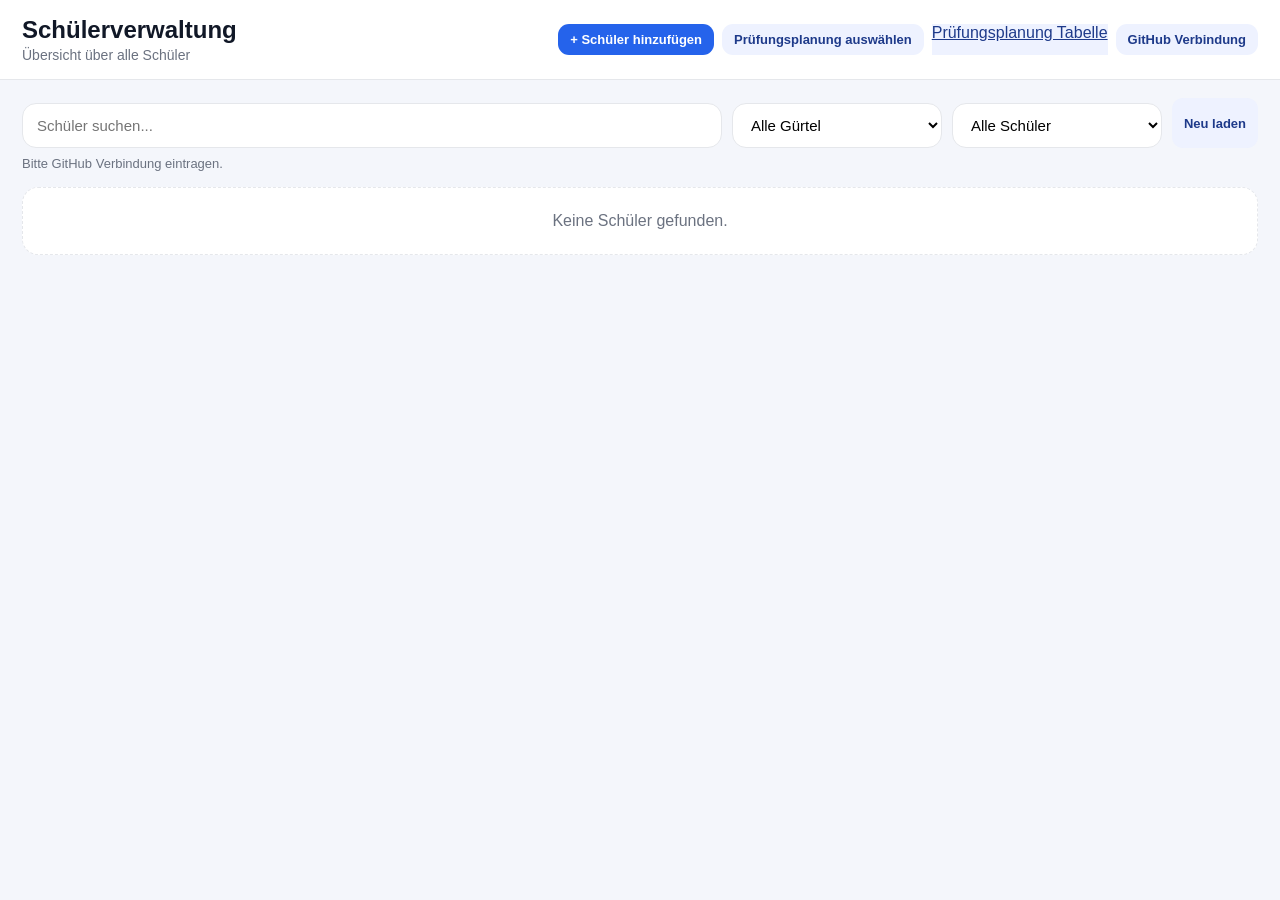
==== commit 9cdb71ab: "Update index.html" ====
--- a/index.html
+++ b/index.html
@@ -16,7 +16,8 @@
 
   <div class="header-actions">
     <button class="primary-btn" onclick="openAddStudent()">+ Schüler hinzufügen</button>
-    <button class="secondary-btn" onclick="openExamPlanning()">Prüfungsplanung</button>
+    <button class="secondary-btn" onclick="openExamPlanning()">Prüfungsplanung auswählen</button>
+    <a class="button-link secondary-btn" href="pruefungsplanung.html">Prüfungsplanung Tabelle</a>
     <button class="secondary-btn" onclick="openSettings()">GitHub Verbindung</button>
   </div>
 </header>
@@ -247,7 +248,7 @@
   <div class="modal-box">
 
     <div class="modal-header">
-      <h2>Prüfungsplanung</h2>
+      <h2>Prüfungsplanung auswählen</h2>
       <button class="close-btn" onclick="closeExamPlanning()">×</button>
     </div>
 
@@ -259,6 +260,7 @@
 
     <div class="form-actions">
       <button class="primary-btn" onclick="savePlanning()">Planung speichern</button>
+      <a class="button-link secondary-btn" href="pruefungsplanung.html">Zur Tabelle</a>
       <button class="secondary-btn" onclick="closeExamPlanning()">Schließen</button>
     </div>
 
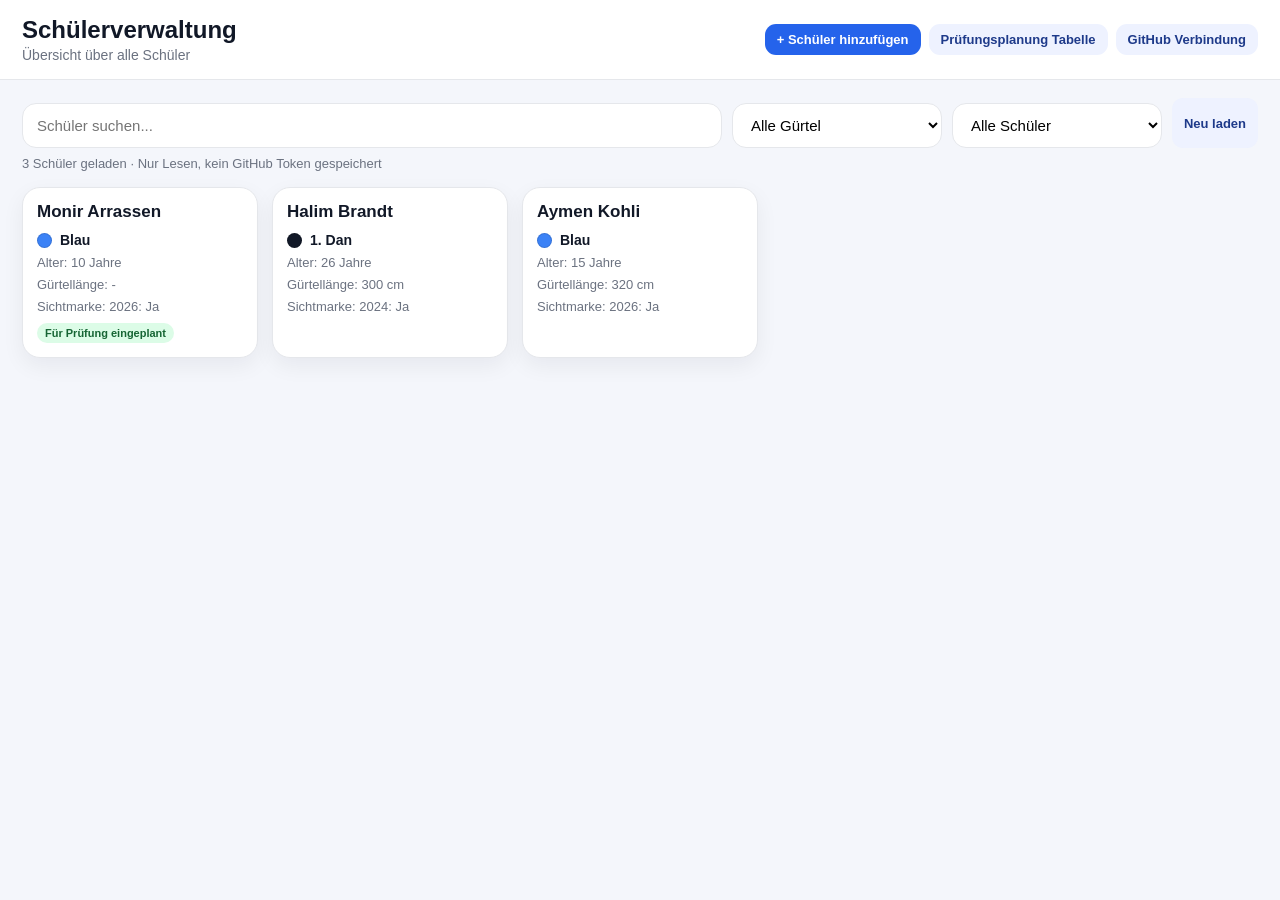
==== commit 6dbee674: "Add files via upload" ====
--- a/index.html
+++ b/index.html
@@ -16,7 +16,6 @@
 
   <div class="header-actions">
     <button class="primary-btn" onclick="openAddStudent()">+ Schüler hinzufügen</button>
-    <button class="secondary-btn" onclick="openExamPlanning()">Prüfungsplanung auswählen</button>
     <a class="button-link secondary-btn" href="pruefungsplanung.html">Prüfungsplanung Tabelle</a>
     <button class="secondary-btn" onclick="openSettings()">GitHub Verbindung</button>
   </div>
--- a/style.css
+++ b/style.css
@@ -142,13 +142,18 @@
   margin-top: 9px;
 }
 
-button {
+button,
+.button-link {
   border: 0;
   border-radius: 11px;
   padding: 8px 12px;
   font-weight: 700;
   cursor: pointer;
   font-size: 13px;
+  text-decoration: none;
+  display: inline-flex;
+  align-items: center;
+  justify-content: center;
 }
 
 .primary-btn {
@@ -377,6 +382,70 @@
   grid-column: 1 / -1;
 }
 
+/* Tabelle Prüfungsplanung */
+
+.table-page {
+  padding: 8px 22px 32px;
+}
+
+.table-wrap {
+  background: white;
+  border: 1px solid var(--border);
+  border-radius: 18px;
+  box-shadow: var(--shadow);
+  overflow: auto;
+}
+
+.planning-table {
+  width: 100%;
+  border-collapse: collapse;
+  min-width: 980px;
+}
+
+.planning-table th,
+.planning-table td {
+  border-bottom: 1px solid var(--border);
+  padding: 10px;
+  text-align: left;
+  font-size: 14px;
+  vertical-align: middle;
+}
+
+.planning-table th {
+  background: #f8fafc;
+  font-weight: 800;
+  color: #374151;
+  position: sticky;
+  top: 0;
+}
+
+.planning-table tr:hover td {
+  background: #f9fafb;
+}
+
+.table-input,
+.table-select {
+  min-width: 120px;
+  margin: 0;
+  padding: 8px 10px;
+  border-radius: 10px;
+}
+
+.table-checkbox {
+  width: 18px;
+  height: 18px;
+  margin: 0;
+}
+
+.table-actions {
+  display: flex;
+  gap: 8px;
+  flex-wrap: wrap;
+  padding: 16px 22px 8px;
+}
+
+/* Gürtel-Farben */
+
 .belt-white {
   background: #ffffff;
 }
@@ -423,6 +492,39 @@
 
 .belt-brown-black {
   background: linear-gradient(90deg, #92400e 50%, #111827 50%);
+}
+
+@media print {
+  .header,
+  .toolbar,
+  .status,
+  .table-actions {
+    display: none !important;
+  }
+
+  body {
+    background: white;
+  }
+
+  .table-page {
+    padding: 0;
+  }
+
+  .table-wrap {
+    box-shadow: none;
+    border: 0;
+    overflow: visible;
+  }
+
+  .planning-table {
+    min-width: 0;
+  }
+
+  .planning-table th,
+  .planning-table td {
+    font-size: 11px;
+    padding: 5px;
+  }
 }
 
 @media (max-width: 900px) {
@@ -481,7 +583,165 @@
     grid-column: 2;
   }
 
-  button {
+  button,
+  .button-link {
     width: 100%;
   }
-}
+
+  .table-actions {
+    padding: 16px;
+  }
+
+  .table-page {
+    padding: 8px 16px 24px;
+  }
+}
+
+
+.euro-input {
+  min-width: 95px;
+}
+
+
+/* KORRIGIERTE PRÜFUNGSPLANUNG TABELLE */
+.planning-table {
+  width: 100%;
+  border-collapse: separate;
+  border-spacing: 0;
+  min-width: 1350px;
+}
+
+.planning-table th {
+  background: #f8fafc;
+  color: #111827;
+  font-weight: 900;
+  text-align: center;
+  font-size: 14px;
+  padding: 12px 10px;
+  border-bottom: 1px solid var(--border);
+}
+
+.planning-table td {
+  background: #ffffff;
+  text-align: center;
+  vertical-align: middle;
+  padding: 10px;
+  border-bottom: 1px solid var(--border);
+  font-size: 14px;
+}
+
+.planning-table tr:hover td {
+  background: #f8fafc;
+}
+
+.planning-table td:first-child,
+.planning-table th:first-child {
+  min-width: 180px;
+}
+
+.center-belt {
+  justify-content: center;
+}
+
+.table-input,
+.table-select {
+  text-align: center;
+  font-weight: 700;
+  margin: 0;
+}
+
+.euro-input {
+  width: 95px;
+  min-width: 95px;
+}
+
+.status-column {
+  display: flex;
+  flex-direction: column;
+  gap: 6px;
+  align-items: center;
+}
+
+.status-ok {
+  background: #dcfce7;
+  color: #166534;
+  padding: 5px 10px;
+  border-radius: 999px;
+  font-size: 12px;
+  font-weight: 800;
+  display: inline-block;
+}
+
+.status-bad {
+  background: #fee2e2;
+  color: #991b1b;
+  padding: 5px 10px;
+  border-radius: 999px;
+  font-size: 12px;
+  font-weight: 800;
+  display: inline-block;
+}
+
+.status-neutral {
+  background: #eef2ff;
+  color: #1e3a8a;
+  padding: 5px 10px;
+  border-radius: 999px;
+  font-size: 12px;
+  font-weight: 800;
+  display: inline-block;
+}
+
+
+.small-remove-btn {
+  width: 30px;
+  min-width: 30px;
+  height: 30px;
+  padding: 0;
+  border-radius: 9px;
+  font-size: 18px;
+  line-height: 1;
+}
+
+
+/* GEBÜHRENRECHNER */
+.fee-box {
+  padding: 8px 22px;
+}
+
+.fee-grid {
+  background: white;
+  border: 1px solid var(--border);
+  border-radius: 18px;
+  box-shadow: var(--shadow);
+  padding: 14px;
+  display: grid;
+  grid-template-columns: 180px 180px 1fr;
+  gap: 12px;
+  align-items: end;
+}
+
+.fee-grid label {
+  margin-bottom: 0;
+}
+
+.fee-hint {
+  color: var(--muted);
+  font-size: 13px;
+  line-height: 1.35;
+}
+
+.open-amount {
+  font-weight: 900;
+  color: #111827;
+}
+
+@media (max-width: 720px) {
+  .fee-box {
+    padding: 8px 16px;
+  }
+
+  .fee-grid {
+    grid-template-columns: 1fr;
+  }
+}
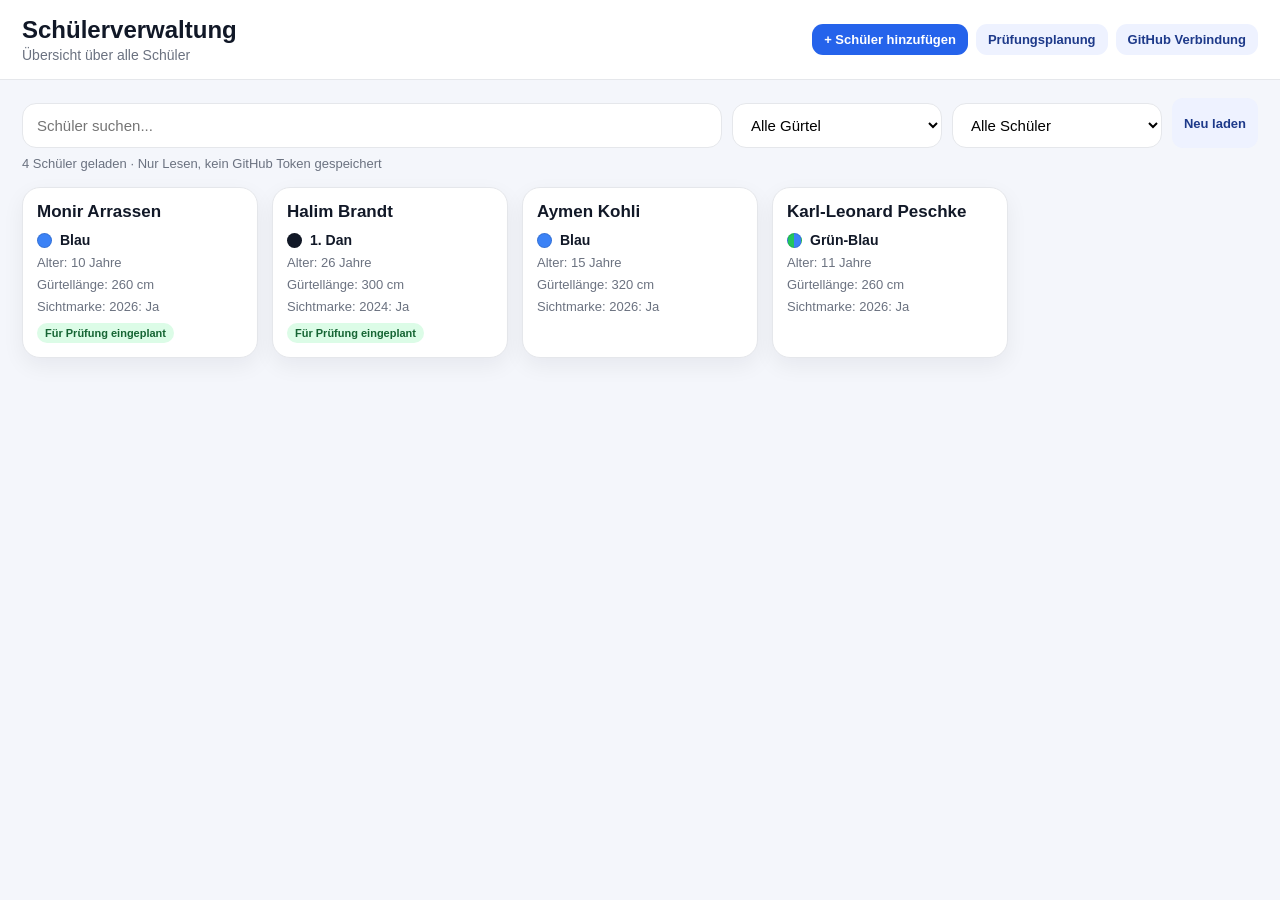
==== commit 570320e2: "Add files via upload" ====
--- a/index.html
+++ b/index.html
@@ -16,7 +16,7 @@
 
   <div class="header-actions">
     <button class="primary-btn" onclick="openAddStudent()">+ Schüler hinzufügen</button>
-    <a class="button-link secondary-btn" href="pruefungsplanung.html">Prüfungsplanung Tabelle</a>
+    <a class="button-link secondary-btn" href="pruefungsplanung.html">Prüfungsplanung</a>
     <button class="secondary-btn" onclick="openSettings()">GitHub Verbindung</button>
   </div>
 </header>
@@ -243,29 +243,6 @@
   </div>
 </div>
 
-<div id="planningModal" class="modal hidden">
-  <div class="modal-box">
-
-    <div class="modal-header">
-      <h2>Prüfungsplanung auswählen</h2>
-      <button class="close-btn" onclick="closeExamPlanning()">×</button>
-    </div>
-
-    <p class="hint">
-      Hake alle Schüler an, die bei der nächsten Prüfung mitmachen sollen.
-    </p>
-
-    <div id="planningList" class="planning-list"></div>
-
-    <div class="form-actions">
-      <button class="primary-btn" onclick="savePlanning()">Planung speichern</button>
-      <a class="button-link secondary-btn" href="pruefungsplanung.html">Zur Tabelle</a>
-      <button class="secondary-btn" onclick="closeExamPlanning()">Schließen</button>
-    </div>
-
-  </div>
-</div>
-
 <div id="settingsModal" class="modal hidden">
   <div class="modal-box small-modal">
 
@@ -295,7 +272,7 @@
     </label>
 
     <p class="hint">
-      Der Token wird nur in diesem Browser gespeichert. Auf dem Handy musst du ihn einmal dort eintragen.
+      Der Token wird nur in diesem Browser gespeichert.
     </p>
 
     <div class="form-actions">
--- a/style.css
+++ b/style.css
@@ -118,6 +118,10 @@
   margin-bottom: 7px;
 }
 
+.center-belt {
+  justify-content: center;
+}
+
 .belt-dot {
   width: 15px;
   height: 15px;
@@ -343,29 +347,6 @@
   font-size: 13px;
 }
 
-.planning-list {
-  display: grid;
-  gap: 8px;
-  margin: 14px 0;
-}
-
-.planning-item {
-  display: grid;
-  grid-template-columns: auto 1fr auto;
-  align-items: center;
-  gap: 10px;
-  background: #f8fafc;
-  border: 1px solid var(--border);
-  border-radius: 14px;
-  padding: 10px 12px;
-}
-
-.planning-item input {
-  width: 18px;
-  height: 18px;
-  margin: 0;
-}
-
 .hint {
   color: var(--muted);
   line-height: 1.4;
@@ -382,8 +363,6 @@
   grid-column: 1 / -1;
 }
 
-/* Tabelle Prüfungsplanung */
-
 .table-page {
   padding: 8px 22px 32px;
 }
@@ -396,219 +375,11 @@
   overflow: auto;
 }
 
-.planning-table {
-  width: 100%;
-  border-collapse: collapse;
-  min-width: 980px;
-}
-
-.planning-table th,
-.planning-table td {
-  border-bottom: 1px solid var(--border);
-  padding: 10px;
-  text-align: left;
-  font-size: 14px;
-  vertical-align: middle;
-}
-
-.planning-table th {
-  background: #f8fafc;
-  font-weight: 800;
-  color: #374151;
-  position: sticky;
-  top: 0;
-}
-
-.planning-table tr:hover td {
-  background: #f9fafb;
-}
-
-.table-input,
-.table-select {
-  min-width: 120px;
-  margin: 0;
-  padding: 8px 10px;
-  border-radius: 10px;
-}
-
-.table-checkbox {
-  width: 18px;
-  height: 18px;
-  margin: 0;
-}
-
-.table-actions {
-  display: flex;
-  gap: 8px;
-  flex-wrap: wrap;
-  padding: 16px 22px 8px;
-}
-
-/* Gürtel-Farben */
-
-.belt-white {
-  background: #ffffff;
-}
-
-.belt-yellow {
-  background: #facc15;
-}
-
-.belt-orange {
-  background: #fb923c;
-}
-
-.belt-green {
-  background: #22c55e;
-}
-
-.belt-blue {
-  background: #3b82f6;
-}
-
-.belt-brown {
-  background: #92400e;
-}
-
-.belt-black {
-  background: #111827;
-}
-
-.belt-yellow-orange {
-  background: linear-gradient(90deg, #facc15 50%, #fb923c 50%);
-}
-
-.belt-orange-green {
-  background: linear-gradient(90deg, #fb923c 50%, #22c55e 50%);
-}
-
-.belt-green-blue {
-  background: linear-gradient(90deg, #22c55e 50%, #3b82f6 50%);
-}
-
-.belt-blue-brown {
-  background: linear-gradient(90deg, #3b82f6 50%, #92400e 50%);
-}
-
-.belt-brown-black {
-  background: linear-gradient(90deg, #92400e 50%, #111827 50%);
-}
-
-@media print {
-  .header,
-  .toolbar,
-  .status,
-  .table-actions {
-    display: none !important;
-  }
-
-  body {
-    background: white;
-  }
-
-  .table-page {
-    padding: 0;
-  }
-
-  .table-wrap {
-    box-shadow: none;
-    border: 0;
-    overflow: visible;
-  }
-
-  .planning-table {
-    min-width: 0;
-  }
-
-  .planning-table th,
-  .planning-table td {
-    font-size: 11px;
-    padding: 5px;
-  }
-}
-
-@media (max-width: 900px) {
-  .toolbar {
-    grid-template-columns: 1fr 1fr;
-  }
-}
-
-@media (max-width: 720px) {
-  .header {
-    flex-direction: column;
-    align-items: stretch;
-    padding: 16px;
-  }
-
-  .header-actions {
-    flex-direction: column;
-  }
-
-  .toolbar {
-    grid-template-columns: 1fr;
-    padding: 16px;
-  }
-
-  .status {
-    padding: 0 16px 8px;
-  }
-
-  main {
-    padding: 8px 16px 20px;
-  }
-
-  .students-grid {
-    grid-template-columns: 1fr;
-  }
-
-  .two-columns {
-    grid-template-columns: 1fr;
-  }
-
-  .section-title {
-    flex-direction: column;
-    align-items: stretch;
-  }
-
-  .exam-item {
-    flex-direction: column;
-    align-items: stretch;
-  }
-
-  .planning-item {
-    grid-template-columns: auto 1fr;
-  }
-
-  .planning-item .belt-row {
-    grid-column: 2;
-  }
-
-  button,
-  .button-link {
-    width: 100%;
-  }
-
-  .table-actions {
-    padding: 16px;
-  }
-
-  .table-page {
-    padding: 8px 16px 24px;
-  }
-}
-
-
-.euro-input {
-  min-width: 95px;
-}
-
-
-/* KORRIGIERTE PRÜFUNGSPLANUNG TABELLE */
 .planning-table {
   width: 100%;
   border-collapse: separate;
   border-spacing: 0;
-  min-width: 1350px;
+  min-width: 1250px;
 }
 
 .planning-table th {
@@ -634,15 +405,6 @@
   background: #f8fafc;
 }
 
-.planning-table td:first-child,
-.planning-table th:first-child {
-  min-width: 180px;
-}
-
-.center-belt {
-  justify-content: center;
-}
-
 .table-input,
 .table-select {
   text-align: center;
@@ -655,11 +417,21 @@
   min-width: 95px;
 }
 
-.status-column {
-  display: flex;
-  flex-direction: column;
-  gap: 6px;
-  align-items: center;
+.table-actions {
+  display: flex;
+  gap: 8px;
+  flex-wrap: wrap;
+  padding: 16px 22px 8px;
+}
+
+.small-remove-btn {
+  width: 30px;
+  min-width: 30px;
+  height: 30px;
+  padding: 0;
+  border-radius: 9px;
+  font-size: 18px;
+  line-height: 1;
 }
 
 .status-ok {
@@ -692,56 +464,125 @@
   display: inline-block;
 }
 
-
-.small-remove-btn {
-  width: 30px;
-  min-width: 30px;
-  height: 30px;
-  padding: 0;
-  border-radius: 9px;
-  font-size: 18px;
-  line-height: 1;
-}
-
-
-/* GEBÜHRENRECHNER */
-.fee-box {
-  padding: 8px 22px;
-}
-
-.fee-grid {
-  background: white;
-  border: 1px solid var(--border);
-  border-radius: 18px;
-  box-shadow: var(--shadow);
-  padding: 14px;
-  display: grid;
-  grid-template-columns: 180px 180px 1fr;
-  gap: 12px;
-  align-items: end;
-}
-
-.fee-grid label {
-  margin-bottom: 0;
-}
-
-.fee-hint {
-  color: var(--muted);
-  font-size: 13px;
-  line-height: 1.35;
-}
-
-.open-amount {
-  font-weight: 900;
-  color: #111827;
+.belt-white { background: #ffffff; }
+.belt-yellow { background: #facc15; }
+.belt-orange { background: #fb923c; }
+.belt-green { background: #22c55e; }
+.belt-blue { background: #3b82f6; }
+.belt-brown { background: #92400e; }
+.belt-black { background: #111827; }
+
+.belt-yellow-orange {
+  background: linear-gradient(90deg, #facc15 50%, #fb923c 50%);
+}
+
+.belt-orange-green {
+  background: linear-gradient(90deg, #fb923c 50%, #22c55e 50%);
+}
+
+.belt-green-blue {
+  background: linear-gradient(90deg, #22c55e 50%, #3b82f6 50%);
+}
+
+.belt-blue-brown {
+  background: linear-gradient(90deg, #3b82f6 50%, #92400e 50%);
+}
+
+.belt-brown-black {
+  background: linear-gradient(90deg, #92400e 50%, #111827 50%);
+}
+
+@media print {
+  .header,
+  .toolbar,
+  .status,
+  .table-actions {
+    display: none !important;
+  }
+
+  body {
+    background: white;
+  }
+
+  .table-page {
+    padding: 0;
+  }
+
+  .table-wrap {
+    box-shadow: none;
+    border: 0;
+    overflow: visible;
+  }
+
+  .planning-table {
+    min-width: 0;
+  }
+
+  .planning-table th,
+  .planning-table td {
+    font-size: 11px;
+    padding: 5px;
+  }
+}
+
+@media (max-width: 900px) {
+  .toolbar {
+    grid-template-columns: 1fr 1fr;
+  }
 }
 
 @media (max-width: 720px) {
-  .fee-box {
-    padding: 8px 16px;
-  }
-
-  .fee-grid {
+  .header {
+    flex-direction: column;
+    align-items: stretch;
+    padding: 16px;
+  }
+
+  .header-actions {
+    flex-direction: column;
+  }
+
+  .toolbar {
     grid-template-columns: 1fr;
-  }
-}
+    padding: 16px;
+  }
+
+  .status {
+    padding: 0 16px 8px;
+  }
+
+  main {
+    padding: 8px 16px 20px;
+  }
+
+  .students-grid {
+    grid-template-columns: 1fr;
+  }
+
+  .two-columns {
+    grid-template-columns: 1fr;
+  }
+
+  .section-title {
+    flex-direction: column;
+    align-items: stretch;
+  }
+
+  .exam-item {
+    flex-direction: column;
+    align-items: stretch;
+  }
+
+  button,
+  .button-link {
+    width: 100%;
+  }
+
+  .table-actions {
+    padding: 16px;
+  }
+
+  .table-page {
+    padding: 8px 16px 24px;
+  }
+}
